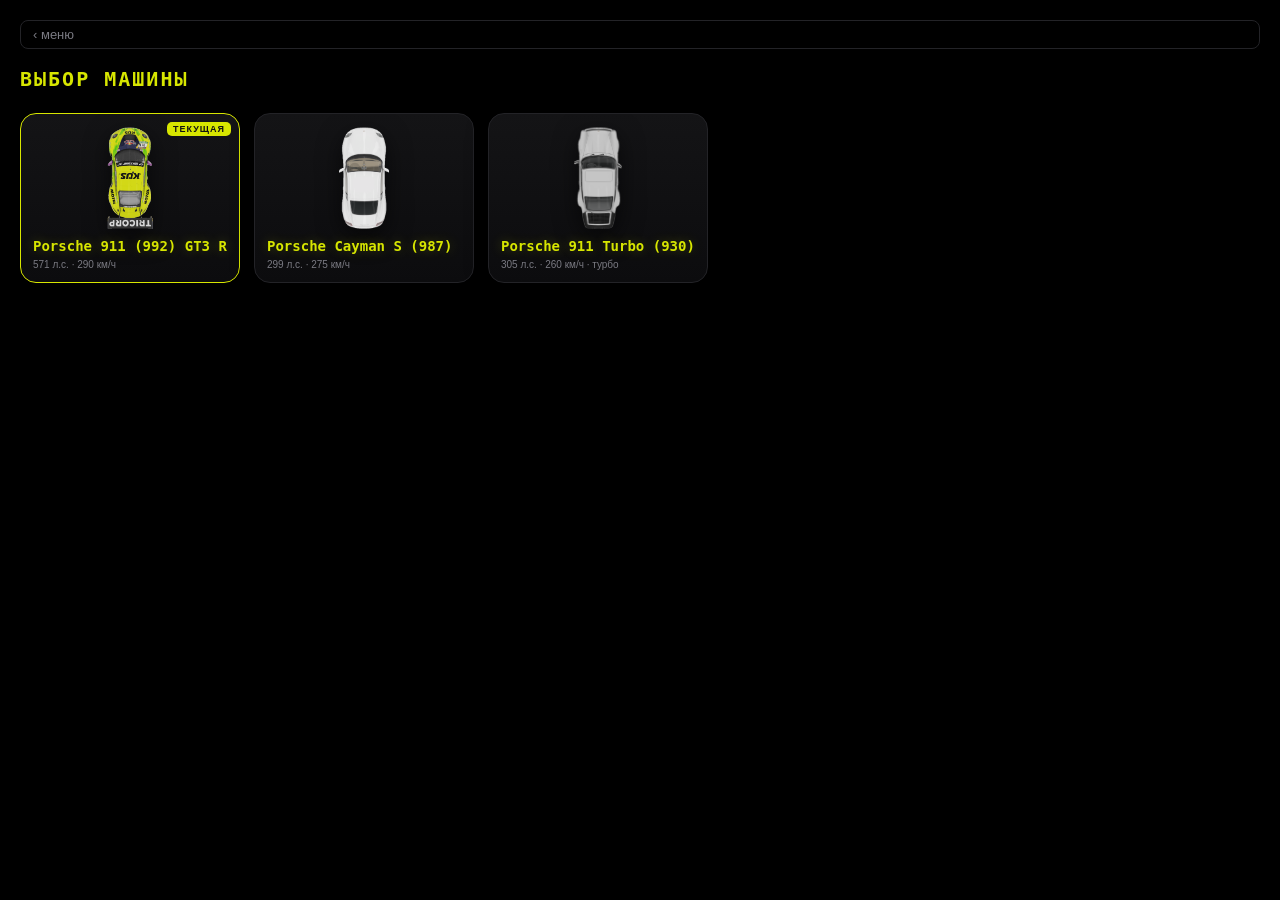
==== car-select.html @ 6ddee296 "Add files via upload" ====
<!DOCTYPE html>
<html lang="ru">
<head>
<meta charset="UTF-8">
<meta name="viewport" content="width=device-width, initial-scale=1, maximum-scale=1, user-scalable=no, viewport-fit=cover">
<meta name="theme-color" content="#0a0a0c">
<title>GT3 RACER — Выбор машины</title>
<link rel="stylesheet" href="menu.css">
<style>
  #pageRoot{display:flex;flex-direction:column;}
  #carGrid{display:flex;gap:14px;flex-wrap:wrap;margin-top:4px;}
  .carTile{position:relative;overflow:hidden;border-radius:16px;border:1px solid var(--panel-edge);
    background:linear-gradient(180deg,#141416,#0c0c0e);text-decoration:none;color:var(--text);
    width:220px;height:170px;display:flex;flex-direction:column;justify-content:flex-end;padding:12px;
    box-shadow:0 8px 22px rgba(0,0,0,.45);transition:transform .12s ease, filter .12s ease;}
  .carTile:active{transform:scale(0.97);filter:brightness(1.08);}
  .carTile img{position:absolute;left:50%;top:38%;transform:translate(-50%,-50%);
    max-width:70%;max-height:60%;object-fit:contain;filter:drop-shadow(0 8px 12px rgba(0,0,0,.6));}
  .carTile .info{position:relative;z-index:2;}
  .carTile .cName{font-family:"SF Mono","Consolas",monospace;font-weight:800;font-size:14px;
    color:var(--grello);text-shadow:0 0 12px rgba(215,230,0,.3);line-height:1.3;}
  .carTile .cMeta{font-size:10px;color:var(--text-dim);margin-top:4px;}
  .carTile.current{border-color:var(--grello);}
  .currentBadge{position:absolute;top:8px;right:8px;z-index:2;font-size:9px;letter-spacing:1px;
    color:#111;background:var(--grello);border-radius:5px;padding:2px 6px;font-weight:700;}
</style>
</head>
<body>
<div id="pageRoot">
  <a href="index.html" class="backLink">‹ меню</a>
  <h1>ВЫБОР МАШИНЫ</h1>
  <div id="carGrid"></div>
</div>
<script src="cars.js"></script>
<script src="car-select.js"></script>
</body>
</html>
---- menu.css ----
:root{
  --bg:#0a0a0c;
  --panel:#111114;
  --panel-edge:#232327;
  --grello:#d7e600;
  --grello-dim:#7d8600;
  --warn:#ff3b30;
  --text:#e7e7ea;
  --text-dim:#7a7a82;
  --safe-t: env(safe-area-inset-top, 0px);
  --safe-b: env(safe-area-inset-bottom, 0px);
  --safe-l: env(safe-area-inset-left, 0px);
  --safe-r: env(safe-area-inset-right, 0px);
}
*{box-sizing:border-box;-webkit-tap-highlight-color:transparent;}
html,body{margin:0;padding:0;height:100%;width:100%;background:#000;overflow:hidden;
  font-family:-apple-system,"SF Pro Text",Arial,sans-serif;-webkit-user-select:none;user-select:none;}

/* ---- Главное меню ---- */
#menuRoot{display:flex;gap:14px;height:100%;
  padding:calc(14px + var(--safe-t)) calc(14px + var(--safe-r)) calc(14px + var(--safe-b)) calc(14px + var(--safe-l));}
.tile-col{display:flex;flex-direction:column;gap:14px;flex:1;min-width:0;}

.tile{position:relative;overflow:hidden;border-radius:20px;border:1px solid var(--panel-edge);
  background:linear-gradient(180deg,#141416,#0c0c0e);text-decoration:none;color:var(--text);
  display:flex;align-items:flex-end;padding:18px;box-shadow:0 10px 30px rgba(0,0,0,.5);
  transition:transform .12s ease, filter .12s ease;}
.tile:active{transform:scale(0.97);filter:brightness(1.08);}
.tile-drive{flex:1.35;}
.tile-stats, .tile-settings{flex:1;}

.tileMainLink{position:absolute;inset:0;z-index:1;}
.changeTrackBtn{position:absolute;top:10px;right:10px;z-index:3;
  font-size:10px;padding:5px 9px;background:rgba(17,17,20,.75);
  border:1px solid var(--panel-edge);border-radius:7px;color:var(--text-dim);
  text-decoration:none;}
.changeTrackBtn:active{color:var(--grello);border-color:var(--grello);}
.changeCarBtn{right:auto;left:10px;}

#trackBgImg{position:absolute;inset:0;width:100%;height:100%;object-fit:cover;
  opacity:.5;filter:brightness(.5) saturate(.7);}
#driveThumb{position:absolute;inset:0;width:100%;height:100%;}
#driveCarImg{position:absolute;left:50%;top:40%;transform:translate(-50%,-50%);
  max-width:56%;max-height:50%;object-fit:contain;
  filter:drop-shadow(0 12px 16px rgba(0,0,0,.6));opacity:.94;}

.tileLabel{position:relative;z-index:2;pointer-events:none;}
.tileTitle{font-family:"SF Mono","Consolas",monospace;font-weight:800;letter-spacing:2px;
  color:var(--grello);text-shadow:0 0 16px rgba(215,230,0,.3);font-size:28px;}
.tile-stats .tileTitle, .tile-settings .tileTitle{font-size:17px;}
.tileSub{font-size:12px;color:var(--text-dim);margin-top:4px;position:relative;z-index:2;}

/* ---- Внутренние страницы (statistics / settings) ---- */
#pageRoot{height:100%;padding:calc(20px + var(--safe-t)) calc(20px + var(--safe-r)) calc(20px + var(--safe-b)) calc(20px + var(--safe-l));
  color:var(--text);overflow-y:auto;}
.backLink{display:inline-block;color:var(--text-dim);text-decoration:none;font-size:13px;
  border:1px solid var(--panel-edge);border-radius:8px;padding:6px 12px;margin-bottom:18px;}
.backLink:active{color:var(--grello);}
#pageRoot h1{font-family:"SF Mono","Consolas",monospace;font-size:20px;letter-spacing:2px;
  color:var(--grello);margin:0 0 18px;}

.statGrid{display:flex;gap:14px;flex-wrap:wrap;}
.statCard{flex:1;min-width:140px;background:linear-gradient(180deg,var(--panel),#0c0c0e);
  border:1px solid var(--panel-edge);border-radius:14px;padding:16px;text-align:center;}
.statVal{font-family:"SF Mono","Consolas",monospace;font-weight:800;font-size:30px;color:var(--grello);}
.statLbl{font-size:12px;color:var(--text-dim);margin-top:6px;}

.settingBlock{margin-bottom:20px;}
.settingLabel{font-size:13px;color:var(--text-dim);margin-bottom:10px;}
.optionRow{display:flex;gap:12px;}
.optBtn{flex:1;pointer-events:auto;font-family:-apple-system,Arial,sans-serif;font-size:14px;font-weight:600;
  color:var(--text);background:#1c1c20;border:1px solid var(--panel-edge);border-radius:12px;padding:16px 10px;}
.optBtn.active{background:var(--grello);color:#111;border-color:var(--grello);}
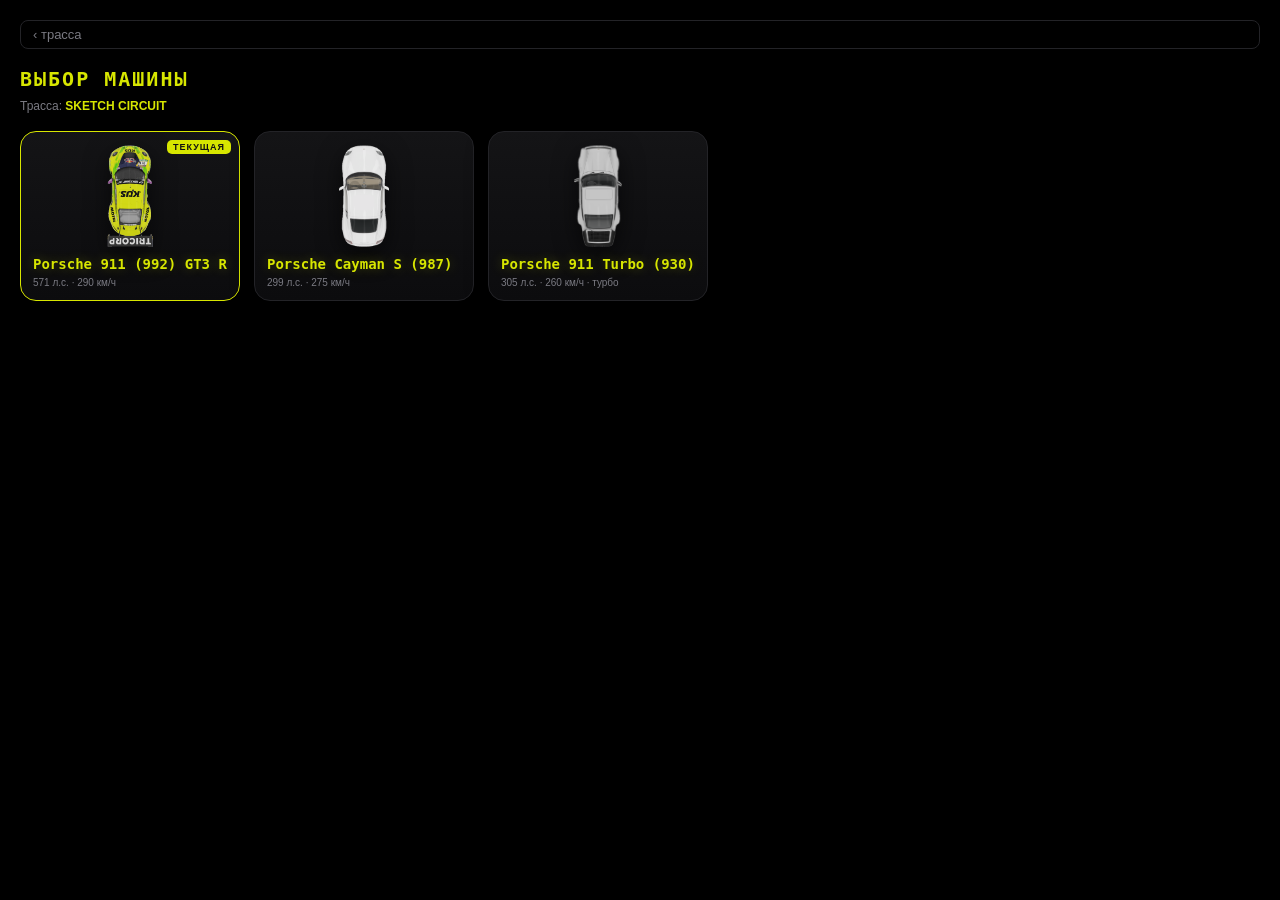
==== commit 5495fef3: "Add files via upload" ====
--- a/car-select.html
+++ b/car-select.html
@@ -23,14 +23,18 @@
   .carTile.current{border-color:var(--grello);}
   .currentBadge{position:absolute;top:8px;right:8px;z-index:2;font-size:9px;letter-spacing:1px;
     color:#111;background:var(--grello);border-radius:5px;padding:2px 6px;font-weight:700;}
+  #chosenTrackLine{font-size:12px;color:var(--text-dim);margin:-10px 0 14px;}
+  #chosenTrackLine b{color:var(--grello);}
 </style>
 </head>
 <body>
 <div id="pageRoot">
-  <a href="index.html" class="backLink">‹ меню</a>
+  <a href="track-select.html" class="backLink">‹ трасса</a>
   <h1>ВЫБОР МАШИНЫ</h1>
+  <div class="tMetaLine" id="chosenTrackLine"></div>
   <div id="carGrid"></div>
 </div>
+<script src="track.js"></script>
 <script src="cars.js"></script>
 <script src="car-select.js"></script>
 </body>
--- a/menu.css
+++ b/menu.css
@@ -31,8 +31,9 @@
 
 .tileMainLink{position:absolute;inset:0;z-index:1;}
 .changeTrackBtn{position:absolute;top:10px;right:10px;z-index:3;
-  font-size:10px;padding:5px 9px;background:rgba(17,17,20,.75);
-  border:1px solid var(--panel-edge);border-radius:7px;color:var(--text-dim);
+  width:30px;height:30px;display:flex;align-items:center;justify-content:center;
+  font-size:15px;line-height:1;background:rgba(17,17,20,.75);
+  border:1px solid var(--panel-edge);border-radius:50%;color:var(--text-dim);
   text-decoration:none;}
 .changeTrackBtn:active{color:var(--grello);border-color:var(--grello);}
 .changeCarBtn{right:auto;left:10px;}
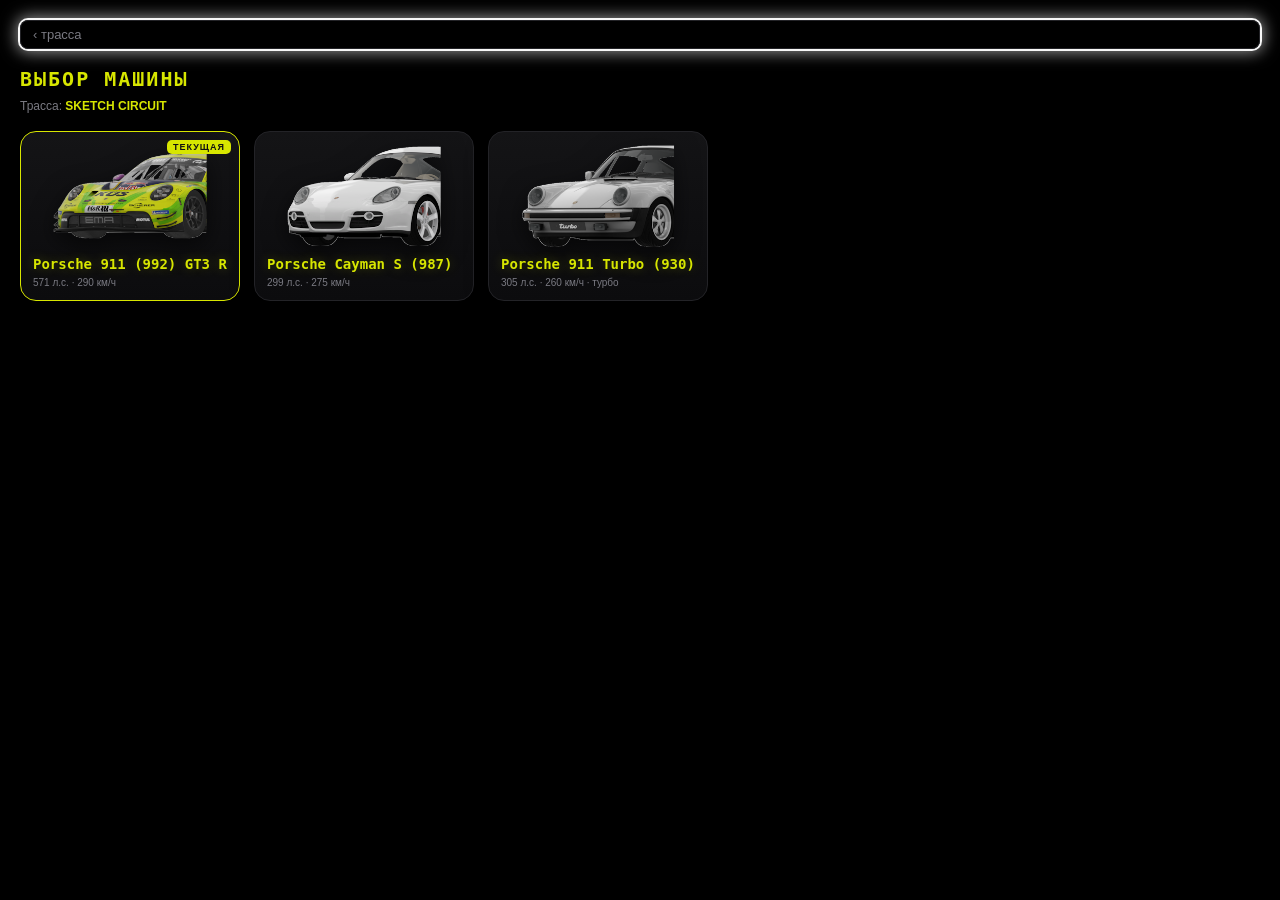
==== commit e8004a30: "Add files via upload" ====
--- a/car-select.html
+++ b/car-select.html
@@ -27,9 +27,9 @@
   #chosenTrackLine b{color:var(--grello);}
 </style>
 </head>
-<body>
+<body class="pageFade">
 <div id="pageRoot">
-  <a href="track-select.html" class="backLink">‹ трасса</a>
+  <a href="track-select.html" class="backLink" data-nav>‹ трасса</a>
   <h1>ВЫБОР МАШИНЫ</h1>
   <div class="tMetaLine" id="chosenTrackLine"></div>
   <div id="carGrid"></div>
@@ -37,5 +37,7 @@
 <script src="track.js"></script>
 <script src="cars.js"></script>
 <script src="car-select.js"></script>
+<script src="menu-nav.js"></script>
+<script src="transitions.js"></script>
 </body>
 </html>
--- a/menu.css
+++ b/menu.css
@@ -16,6 +16,11 @@
 html,body{margin:0;padding:0;height:100%;width:100%;background:#000;overflow:hidden;
   font-family:-apple-system,"SF Pro Text",Arial,sans-serif;-webkit-user-select:none;user-select:none;}
 
+/* ---- Плавный переход между страницами меню ---- */
+body.pageFade{opacity:0;transition:opacity .18s ease;}
+body.pageFade.pageIn{opacity:1;}
+body.pageFade.pageOut{opacity:0;}
+
 /* ---- Главное меню ---- */
 #menuRoot{display:flex;gap:14px;height:100%;
   padding:calc(14px + var(--safe-t)) calc(14px + var(--safe-r)) calc(14px + var(--safe-b)) calc(14px + var(--safe-l));}
@@ -23,13 +28,13 @@
 
 .tile{position:relative;overflow:hidden;border-radius:20px;border:1px solid var(--panel-edge);
   background:linear-gradient(180deg,#141416,#0c0c0e);text-decoration:none;color:var(--text);
-  display:flex;align-items:flex-end;padding:18px;box-shadow:0 10px 30px rgba(0,0,0,.5);
+  display:flex;align-items:flex-start;padding:18px;box-shadow:0 10px 30px rgba(0,0,0,.5);
   transition:transform .12s ease, filter .12s ease;}
 .tile:active{transform:scale(0.97);filter:brightness(1.08);}
 .tile-drive{flex:1.35;}
 .tile-stats, .tile-settings{flex:1;}
 
-.tileMainLink{position:absolute;inset:0;z-index:1;}
+.tileMainLink{position:absolute;inset:0;z-index:1;border-radius:20px;}
 .changeTrackBtn{position:absolute;top:10px;right:10px;z-index:3;
   width:30px;height:30px;display:flex;align-items:center;justify-content:center;
   font-size:15px;line-height:1;background:rgba(17,17,20,.75);
@@ -41,9 +46,10 @@
 #trackBgImg{position:absolute;inset:0;width:100%;height:100%;object-fit:cover;
   opacity:.5;filter:brightness(.5) saturate(.7);}
 #driveThumb{position:absolute;inset:0;width:100%;height:100%;}
-#driveCarImg{position:absolute;left:50%;top:40%;transform:translate(-50%,-50%);
-  max-width:56%;max-height:50%;object-fit:contain;
-  filter:drop-shadow(0 12px 16px rgba(0,0,0,.6));opacity:.94;}
+/* Фото машины - маленькое, в углу плитки (не перекрывает надписи наверху) */
+#driveCarImg{position:absolute;right:14px;bottom:14px;left:auto;top:auto;
+  max-width:44%;max-height:48%;object-fit:contain;
+  filter:drop-shadow(0 10px 14px rgba(0,0,0,.6));opacity:.96;}
 
 .tileLabel{position:relative;z-index:2;pointer-events:none;}
 .tileTitle{font-family:"SF Mono","Consolas",monospace;font-weight:800;letter-spacing:2px;
@@ -72,3 +78,7 @@
 .optBtn{flex:1;pointer-events:auto;font-family:-apple-system,Arial,sans-serif;font-size:14px;font-weight:600;
   color:var(--text);background:#1c1c20;border:1px solid var(--panel-edge);border-radius:12px;padding:16px 10px;}
 .optBtn.active{background:var(--grello);color:#111;border-color:var(--grello);}
+
+/* ---- Навигация клавиатурой/геймпадом: белая светящаяся обводка ---- */
+.navFocused{outline:none;
+  box-shadow:0 0 0 2px rgba(255,255,255,.95), 0 0 16px 3px rgba(255,255,255,.6);}
